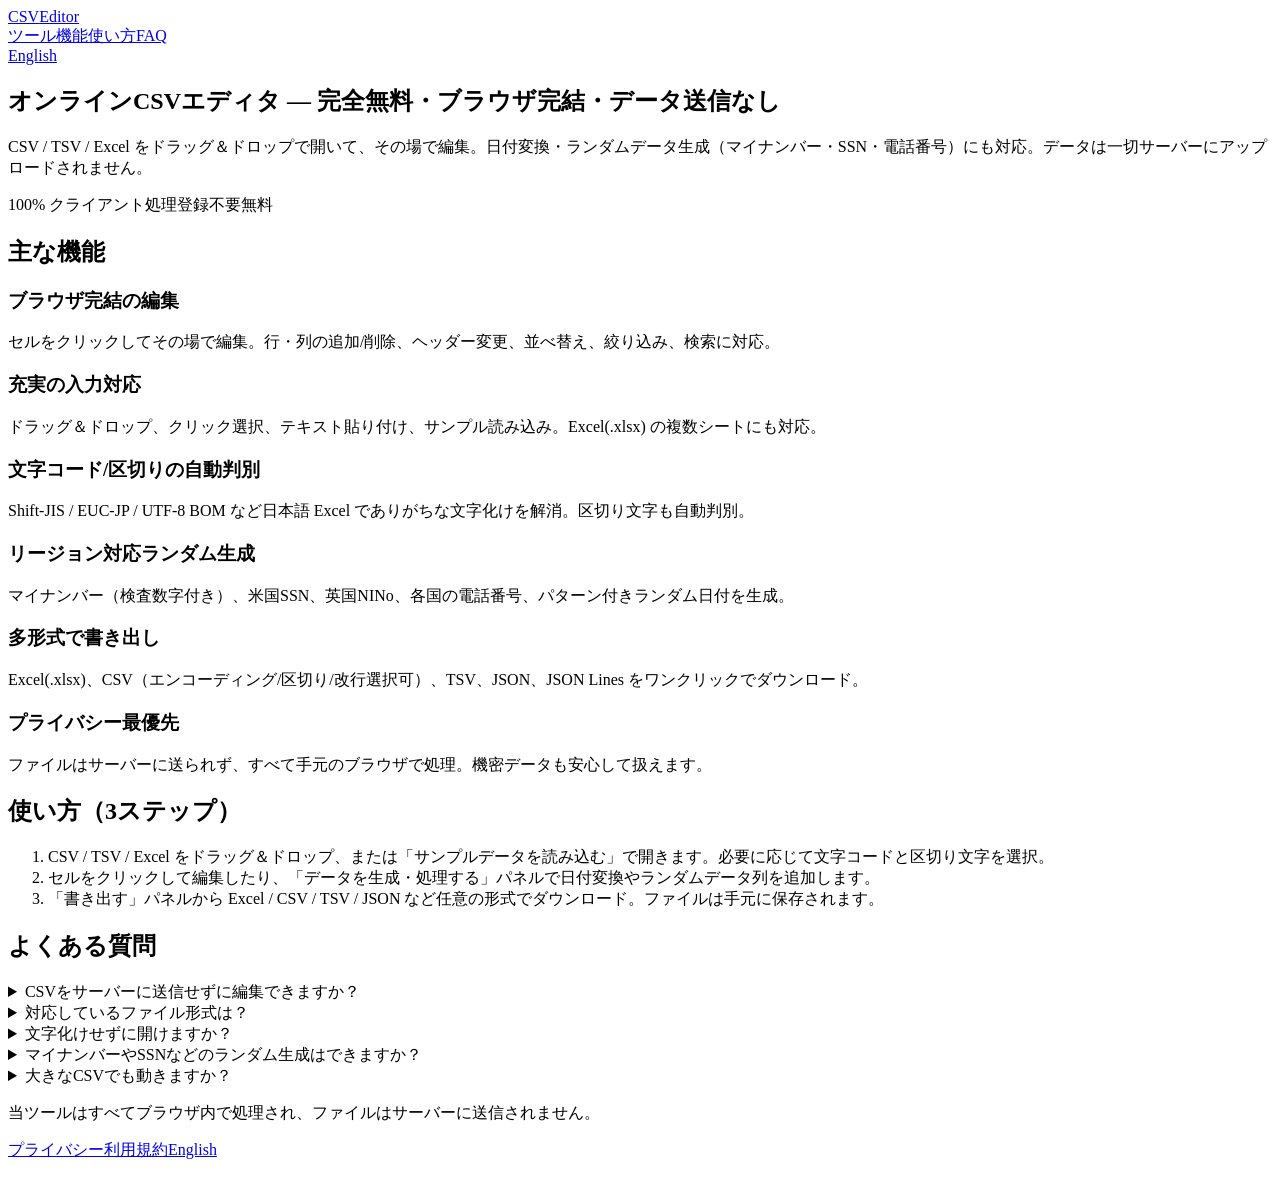
==== index.html @ 7a7baae0 "Add JA main page with full SEO and tool" ====
<!DOCTYPE html>
<html lang="ja">
<head>
<meta charset="UTF-8">
<meta name="viewport" content="width=device-width, initial-scale=1">
<title>オンラインCSVエディタ ― 完全無料・ブラウザ完結・データ送信なし</title>
<meta name="description" content="ブラウザだけでCSV/TSV/Excelを編集できる無料ツール。ドラッグ＆ドロップで開いてその場で編集、日付変換・マイナンバー/SSN/電話番号のランダム生成にも対応。データはサーバーに送信されません。">
<meta name="keywords" content="CSV エディター, csv 編集, csv 変換, csv excel, オンライン csv, モックデータ生成, マイナンバー 生成">
<link rel="canonical" href="https://csv-editor-mu.vercel.app/">
<link rel="alternate" hreflang="ja" href="https://csv-editor-mu.vercel.app/">
<link rel="alternate" hreflang="en" href="https://csv-editor-mu.vercel.app/en/">
<link rel="alternate" hreflang="x-default" href="https://csv-editor-mu.vercel.app/">
<meta property="og:type" content="website">
<meta property="og:locale" content="ja_JP">
<meta property="og:title" content="オンラインCSVエディタ ― 完全無料・ブラウザ完結">
<meta property="og:description" content="ブラウザだけでCSV/TSV/Excelを編集。データはサーバーに送信されません。">
<meta property="og:url" content="https://csv-editor-mu.vercel.app/">
<meta name="twitter:card" content="summary">
<meta name="google-site-verification" content="Z1vua0Vo7S6XuQMPogmaM0mN5b5TAKBMX3Vg7AgblTs">
<link rel="stylesheet" href="assets/style.css">
<link rel="icon" href="data:,">
<script type="application/ld+json">
{"@context":"https://schema.org","@type":"WebApplication","name":"CSV Editor Online","url":"https://csv-editor-mu.vercel.app/","applicationCategory":"DeveloperApplication","operatingSystem":"Web","inLanguage":"ja","offers":{"@type":"Offer","price":"0","priceCurrency":"JPY"}}
</script>
<script type="application/ld+json">
{"@context":"https://schema.org","@type":"FAQPage","mainEntity":[
{"@type":"Question","name":"CSVをサーバーに送信せずに編集できますか？","acceptedAnswer":{"@type":"Answer","text":"はい。当ツールはすべてブラウザ内で処理され、ファイルはサーバーにアップロードされません。登録やログインも不要です。"}},
{"@type":"Question","name":"対応しているファイル形式は？","acceptedAnswer":{"@type":"Answer","text":"CSV、TSV、テキスト、Excel(.xlsx)の読み込みに対応。書き出しは Excel、CSV（UTF-8/Shift-JIS/EUC-JP）、TSV、JSON、JSON Lines から選べます。"}},
{"@type":"Question","name":"文字化けせずに開けますか？","acceptedAnswer":{"@type":"Answer","text":"UTF-8 / UTF-8 BOM / Shift-JIS / EUC-JP / Windows-1252 などの文字コード、カンマ/タブ/セミコロンなどの区切り文字を自動判別し、手動でも切り替えられます。"}},
{"@type":"Question","name":"マイナンバーやSSNなどのランダム生成はできますか？","acceptedAnswer":{"@type":"Answer","text":"日本のマイナンバー（12桁・チェックデジット付き）、米国SSN、英国NINo、日本/米国/英国の電話番号、ランダム日付の生成に対応しています。"}},
{"@type":"Question","name":"大きなCSVでも動きますか？","acceptedAnswer":{"@type":"Answer","text":"ブラウザのメモリの範囲内で動作します。ページネーション表示で1万行程度でも快適に閲覧・編集できます。"}}
]}
</script>
<script type="application/ld+json">
{"@context":"https://schema.org","@type":"BreadcrumbList","itemListElement":[
{"@type":"ListItem","position":1,"name":"ホーム","item":"https://csv-editor-mu.vercel.app/"}
]}
</script>
</head>
<body>
<header class="site-header">
  <div class="inner">
    <a class="brand" href="/">CSV<span>Editor</span></a>
    <nav class="site-nav">
      <a href="#tool">ツール</a><a href="#features">機能</a><a href="#howto">使い方</a><a href="#faq">FAQ</a>
    </nav>
    <a class="lang-switch" href="/en/">English</a>
  </div>
</header>

<section class="hero">
  <div class="container">
    <h1>オンラインCSVエディタ ― 完全無料・ブラウザ完結・データ送信なし</h1>
    <p>CSV / TSV / Excel をドラッグ＆ドロップで開いて、その場で編集。日付変換・ランダムデータ生成（マイナンバー・SSN・電話番号）にも対応。データは一切サーバーにアップロードされません。</p>
    <div class="badges">
      <span class="badge">100% クライアント処理</span><span class="badge">登録不要</span><span class="badge">無料</span>
    </div>
  </div>
</section>

<main class="container" id="tool">
  <div id="app"></div>

  <section class="content-block" id="features">
    <h2>主な機能</h2>
    <div class="features">
      <div class="feature"><h3>ブラウザ完結の編集</h3><p>セルをクリックしてその場で編集。行・列の追加/削除、ヘッダー変更、並べ替え、絞り込み、検索に対応。</p></div>
      <div class="feature"><h3>充実の入力対応</h3><p>ドラッグ＆ドロップ、クリック選択、テキスト貼り付け、サンプル読み込み。Excel(.xlsx) の複数シートにも対応。</p></div>
      <div class="feature"><h3>文字コード/区切りの自動判別</h3><p>Shift-JIS / EUC-JP / UTF-8 BOM など日本語 Excel でありがちな文字化けを解消。区切り文字も自動判別。</p></div>
      <div class="feature"><h3>リージョン対応ランダム生成</h3><p>マイナンバー（検査数字付き）、米国SSN、英国NINo、各国の電話番号、パターン付きランダム日付を生成。</p></div>
      <div class="feature"><h3>多形式で書き出し</h3><p>Excel(.xlsx)、CSV（エンコーディング/区切り/改行選択可）、TSV、JSON、JSON Lines をワンクリックでダウンロード。</p></div>
      <div class="feature"><h3>プライバシー最優先</h3><p>ファイルはサーバーに送られず、すべて手元のブラウザで処理。機密データも安心して扱えます。</p></div>
    </div>
  </section>

  <section class="content-block" id="howto">
    <h2>使い方（3ステップ）</h2>
    <ol class="steps">
      <li>CSV / TSV / Excel をドラッグ＆ドロップ、または「サンプルデータを読み込む」で開きます。必要に応じて文字コードと区切り文字を選択。</li>
      <li>セルをクリックして編集したり、「データを生成・処理する」パネルで日付変換やランダムデータ列を追加します。</li>
      <li>「書き出す」パネルから Excel / CSV / TSV / JSON など任意の形式でダウンロード。ファイルは手元に保存されます。</li>
    </ol>
  </section>

  <section class="content-block" id="faq">
    <h2>よくある質問</h2>
    <details class="faq-item"><summary>CSVをサーバーに送信せずに編集できますか？</summary><div class="faq-body">はい。当ツールはすべてブラウザ内で処理され、ファイルはサーバーにアップロードされません。登録やログインも不要です。</div></details>
    <details class="faq-item"><summary>対応しているファイル形式は？</summary><div class="faq-body">CSV、TSV、テキスト、Excel(.xlsx)の読み込みに対応。書き出しは Excel、CSV（UTF-8/Shift-JIS/EUC-JP）、TSV、JSON、JSON Lines から選べます。</div></details>
    <details class="faq-item"><summary>文字化けせずに開けますか？</summary><div class="faq-body">UTF-8 / UTF-8 BOM / Shift-JIS / EUC-JP / Windows-1252 などの文字コード、カンマ/タブ/セミコロンなどの区切り文字を自動判別し、手動でも切り替えられます。</div></details>
    <details class="faq-item"><summary>マイナンバーやSSNなどのランダム生成はできますか？</summary><div class="faq-body">日本のマイナンバー（12桁・チェックデジット付き）、米国SSN、英国NINo、日本/米国/英国の電話番号、ランダム日付の生成に対応しています。</div></details>
    <details class="faq-item"><summary>大きなCSVでも動きますか？</summary><div class="faq-body">ブラウザのメモリの範囲内で動作します。ページネーション表示で1万行程度でも快適に閲覧・編集できます。</div></details>
  </section>
</main>

<footer class="site-footer">
  <div class="container">
    <p>当ツールはすべてブラウザ内で処理され、ファイルはサーバーに送信されません。</p>
    <p><a href="/privacy.html">プライバシー</a><a href="/terms.html">利用規約</a><a href="/en/">English</a></p>
  </div>
</footer>

<script src="assets/vendor/papaparse.min.js"></script>
<script src="assets/vendor/xlsx.full.min.js"></script>
<script src="assets/vendor/encoding.min.js"></script>
<script src="assets/js/generators.js"></script>
<script src="assets/i18n.js"></script>
<script src="assets/app.js"></script>
<script async src="https://www.googletagmanager.com/gtag/js?id=G-WERRPRW455"></script>
<script>window.dataLayer=window.dataLayer||[];function gtag(){dataLayer.push(arguments);}gtag('js',new Date());gtag('config','G-WERRPRW455');</script>
</body>
</html>
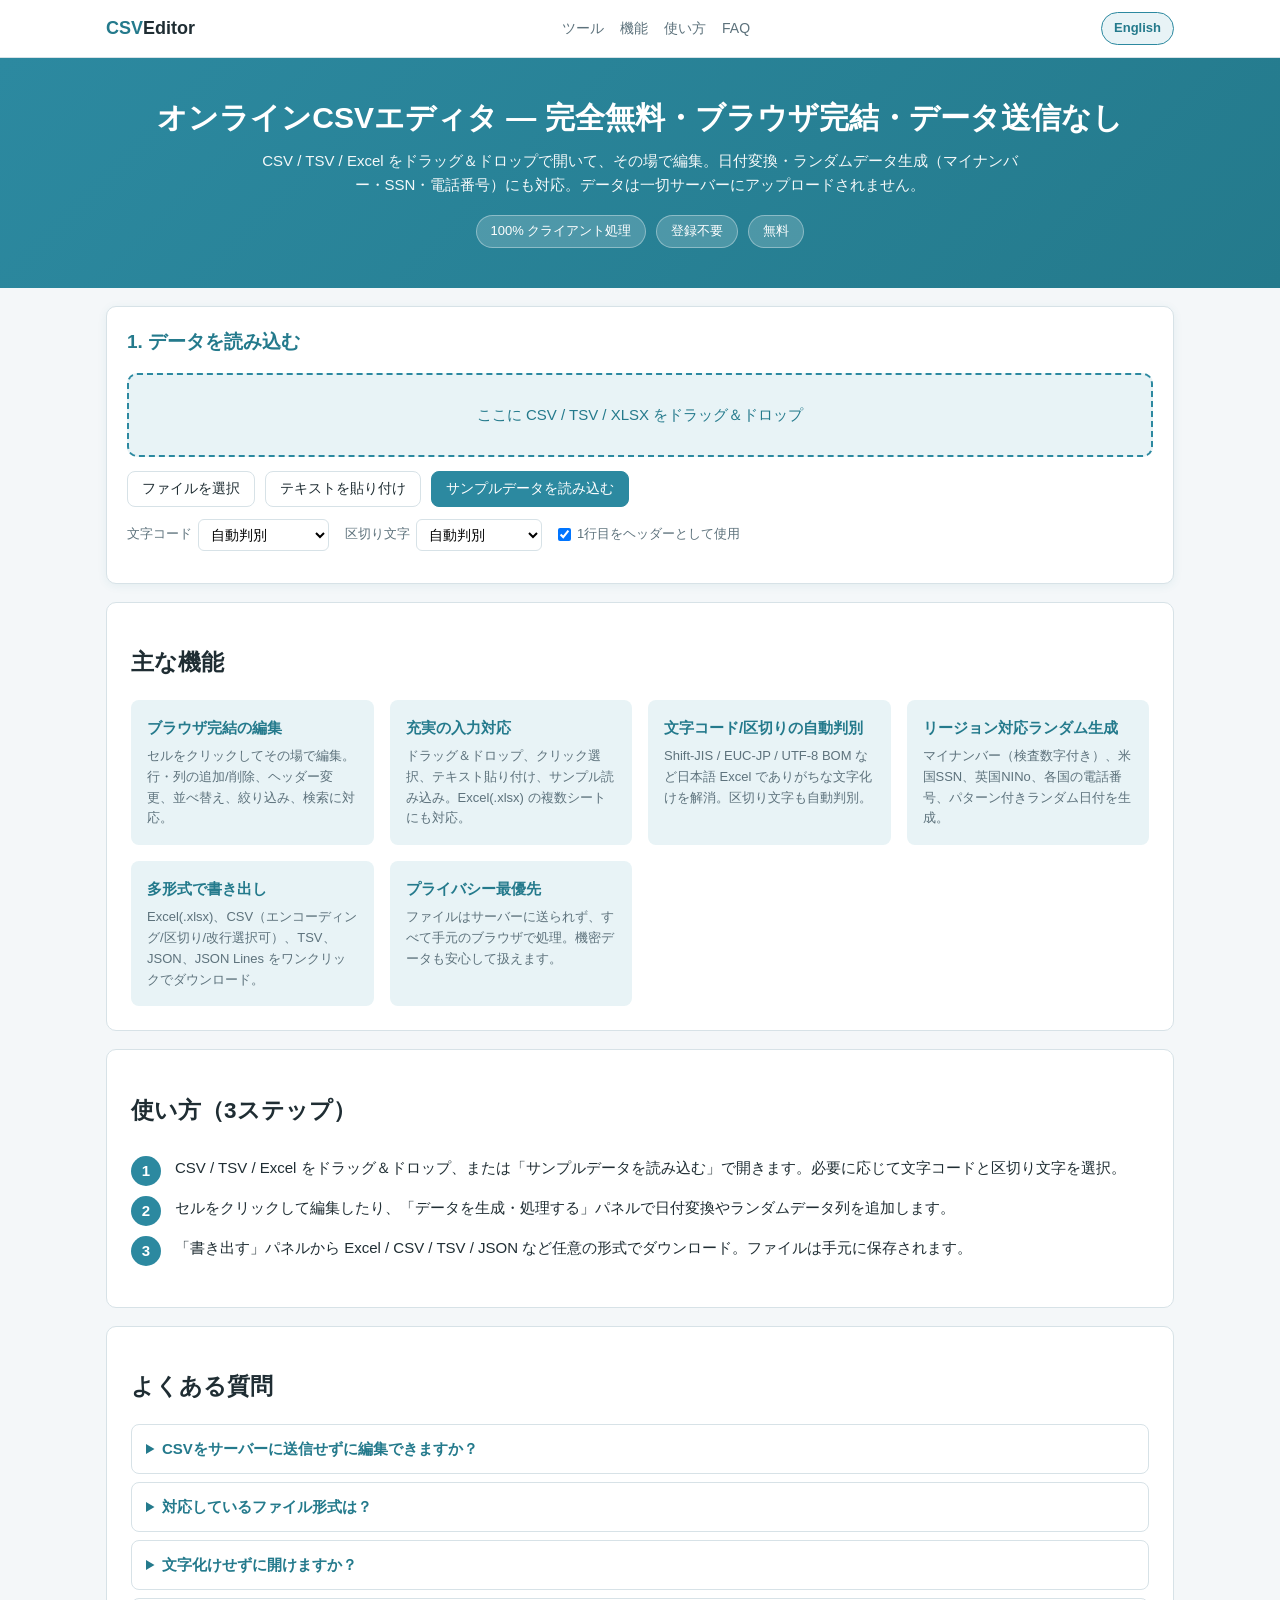
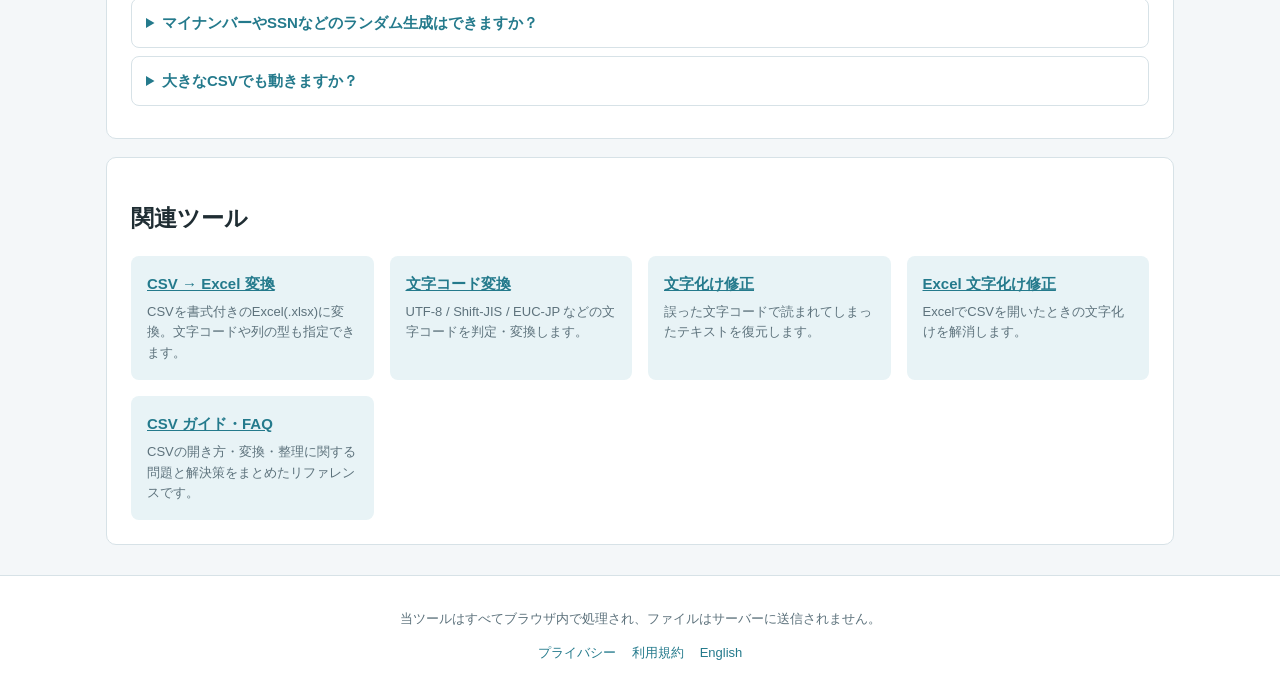
==== commit 7493cad9: "i18n: point canonical/hreflang/sitemap to csv-editor.format-portal.com; deepen EN content for US/EU " ====
--- a/index.html
+++ b/index.html
@@ -6,21 +6,21 @@
 <title>オンラインCSVエディタ ― 完全無料・ブラウザ完結・データ送信なし</title>
 <meta name="description" content="ブラウザだけでCSV/TSV/Excelを編集できる無料ツール。ドラッグ＆ドロップで開いてその場で編集、日付変換・マイナンバー/SSN/電話番号のランダム生成にも対応。データはサーバーに送信されません。">
 <meta name="keywords" content="CSV エディター, csv 編集, csv 変換, csv excel, オンライン csv, モックデータ生成, マイナンバー 生成">
-<link rel="canonical" href="https://csv-editor-mu.vercel.app/">
-<link rel="alternate" hreflang="ja" href="https://csv-editor-mu.vercel.app/">
-<link rel="alternate" hreflang="en" href="https://csv-editor-mu.vercel.app/en/">
-<link rel="alternate" hreflang="x-default" href="https://csv-editor-mu.vercel.app/">
+<link rel="canonical" href="https://csv-editor.format-portal.com/">
+<link rel="alternate" hreflang="ja" href="https://csv-editor.format-portal.com/">
+<link rel="alternate" hreflang="en" href="https://csv-editor.format-portal.com/en/">
+<link rel="alternate" hreflang="x-default" href="https://csv-editor.format-portal.com/">
 <meta property="og:type" content="website">
 <meta property="og:locale" content="ja_JP">
 <meta property="og:title" content="オンラインCSVエディタ ― 完全無料・ブラウザ完結">
 <meta property="og:description" content="ブラウザだけでCSV/TSV/Excelを編集。データはサーバーに送信されません。">
-<meta property="og:url" content="https://csv-editor-mu.vercel.app/">
+<meta property="og:url" content="https://csv-editor.format-portal.com/">
 <meta name="twitter:card" content="summary">
 <meta name="google-site-verification" content="Z1vua0Vo7S6XuQMPogmaM0mN5b5TAKBMX3Vg7AgblTs">
 <link rel="stylesheet" href="assets/style.css">
 <link rel="icon" href="data:,">
 <script type="application/ld+json">
-{"@context":"https://schema.org","@type":"WebApplication","name":"CSV Editor Online","url":"https://csv-editor-mu.vercel.app/","applicationCategory":"DeveloperApplication","operatingSystem":"Web","inLanguage":"ja","offers":{"@type":"Offer","price":"0","priceCurrency":"JPY"}}
+{"@context":"https://schema.org","@type":"WebApplication","name":"CSV Editor Online","url":"https://csv-editor.format-portal.com/","applicationCategory":"DeveloperApplication","operatingSystem":"Web","inLanguage":"ja","offers":{"@type":"Offer","price":"0","priceCurrency":"JPY"}}
 </script>
 <script type="application/ld+json">
 {"@context":"https://schema.org","@type":"FAQPage","mainEntity":[
@@ -33,7 +33,7 @@
 </script>
 <script type="application/ld+json">
 {"@context":"https://schema.org","@type":"BreadcrumbList","itemListElement":[
-{"@type":"ListItem","position":1,"name":"ホーム","item":"https://csv-editor-mu.vercel.app/"}
+{"@type":"ListItem","position":1,"name":"ホーム","item":"https://csv-editor.format-portal.com/"}
 ]}
 </script>
 </head>
@@ -90,6 +90,17 @@
     <details class="faq-item"><summary>マイナンバーやSSNなどのランダム生成はできますか？</summary><div class="faq-body">日本のマイナンバー（12桁・チェックデジット付き）、米国SSN、英国NINo、日本/米国/英国の電話番号、ランダム日付の生成に対応しています。</div></details>
     <details class="faq-item"><summary>大きなCSVでも動きますか？</summary><div class="faq-body">ブラウザのメモリの範囲内で動作します。ページネーション表示で1万行程度でも快適に閲覧・編集できます。</div></details>
   </section>
+
+  <section class="content-block" id="related">
+    <h2>関連ツール</h2>
+    <div class="features">
+      <div class="feature"><h3><a href="https://csv-henkan.format-portal.com/">CSV → Excel 変換</a></h3><p>CSVを書式付きのExcel(.xlsx)に変換。文字コードや列の型も指定できます。</p></div>
+      <div class="feature"><h3><a href="https://csv-code.format-portal.com/">文字コード変換</a></h3><p>UTF-8 / Shift-JIS / EUC-JP などの文字コードを判定・変換します。</p></div>
+      <div class="feature"><h3><a href="https://csv-moji.format-portal.com/">文字化け修正</a></h3><p>誤った文字コードで読まれてしまったテキストを復元します。</p></div>
+      <div class="feature"><h3><a href="https://csv-excelfix.format-portal.com/">Excel 文字化け修正</a></h3><p>ExcelでCSVを開いたときの文字化けを解消します。</p></div>
+      <div class="feature"><h3><a href="https://csv.format-portal.com/">CSV ガイド・FAQ</a></h3><p>CSVの開き方・変換・整理に関する問題と解決策をまとめたリファレンスです。</p></div>
+    </div>
+  </section>
 </main>
 
 <footer class="site-footer">
--- a/assets/style.css
+++ b/assets/style.css
@@ -0,0 +1,87 @@
+/* style.css — teal/blue-green theme, responsive. No indigo/purple. */
+:root {
+  --primary: #2c89a0;
+  --primary-dark: #247a8c;
+  --primary-light: #e8f3f6;
+  --bg: #f4f7f9;
+  --ink: #1f2d33;
+  --muted: #5d727c;
+  --border: #d7e2e7;
+  --white: #ffffff;
+  --accent: #3aa68f;
+  --radius: 10px;
+  --shadow: 0 2px 10px rgba(36, 122, 140, .08);
+}
+* { box-sizing: border-box; }
+html, body { margin: 0; padding: 0; }
+body {
+  font-family: "Hiragino Sans", "Noto Sans JP", "Yu Gothic", "Segoe UI", Roboto, Arial, sans-serif;
+  background: var(--bg); color: var(--ink); line-height: 1.6; font-size: 15px;
+}
+a { color: var(--primary-dark); }
+.container { max-width: 1100px; margin: 0 auto; padding: 0 16px; }
+.site-header { background: var(--white); border-bottom: 1px solid var(--border); position: sticky; top: 0; z-index: 20; }
+.site-header .inner { display: flex; align-items: center; justify-content: space-between; padding: 12px 16px; max-width: 1100px; margin: 0 auto; }
+.brand { font-weight: 700; font-size: 18px; color: var(--primary-dark); text-decoration: none; }
+.brand span { color: var(--ink); }
+.site-nav a { margin-left: 16px; text-decoration: none; color: var(--muted); font-size: 14px; }
+.site-nav a:hover { color: var(--primary-dark); }
+.lang-switch { background: var(--primary-light); border: 1px solid var(--primary); color: var(--primary-dark); padding: 5px 12px; border-radius: 20px; text-decoration: none; font-weight: 600; font-size: 13px; }
+.hero { background: linear-gradient(135deg, var(--primary) 0%, var(--primary-dark) 100%); color: #fff; padding: 40px 0; text-align: center; }
+.hero h1 { margin: 0 0 12px; font-size: 30px; line-height: 1.3; }
+.hero p { max-width: 760px; margin: 0 auto 18px; opacity: .95; }
+.badges { display: flex; gap: 10px; justify-content: center; flex-wrap: wrap; }
+.badge { background: rgba(255,255,255,.18); border: 1px solid rgba(255,255,255,.35); padding: 5px 14px; border-radius: 20px; font-size: 13px; }
+.panel { background: var(--white); border: 1px solid var(--border); border-radius: var(--radius); padding: 20px; margin: 18px 0; box-shadow: var(--shadow); }
+.panel h2 { margin-top: 0; font-size: 19px; color: var(--primary-dark); }
+.hidden { display: none !important; }
+.dropzone { border: 2px dashed var(--primary); border-radius: var(--radius); padding: 28px; text-align: center; color: var(--primary-dark); background: var(--primary-light); cursor: pointer; margin-bottom: 14px; }
+.dropzone.over { background: #d3eaf0; }
+.btnrow { display: flex; gap: 10px; flex-wrap: wrap; margin: 10px 0; }
+.btn { background: var(--white); border: 1px solid var(--border); color: var(--ink); padding: 8px 14px; border-radius: 8px; cursor: pointer; font-size: 14px; }
+.btn:hover { border-color: var(--primary); color: var(--primary-dark); }
+.btn-accent { background: var(--primary); color: #fff; border-color: var(--primary); }
+.btn-accent:hover { background: var(--primary-dark); color: #fff; }
+.opts { display: flex; gap: 16px; flex-wrap: wrap; align-items: center; margin: 12px 0; }
+.opts label { font-size: 13px; color: var(--muted); display: flex; align-items: center; gap: 6px; }
+.opts select, .opts input[type=text], .opts input[type=date] { padding: 6px 8px; border: 1px solid var(--border); border-radius: 6px; font-size: 14px; background: #fff; }
+.chk input { margin: 0; }
+.toolbar { display: flex; gap: 8px; flex-wrap: wrap; align-items: center; margin-bottom: 10px; }
+.toolbar input[type=text] { padding: 7px 10px; border: 1px solid var(--border); border-radius: 6px; flex: 0 0 200px; }
+.sep { width: 1px; height: 22px; background: var(--border); margin: 0 4px; }
+.tablewrap { overflow: auto; max-height: 560px; border: 1px solid var(--border); border-radius: 8px; }
+table#grid { border-collapse: collapse; width: 100%; font-size: 13px; }
+table#grid th, table#grid td { border: 1px solid var(--border); padding: 6px 8px; text-align: left; white-space: nowrap; }
+table#grid thead th { position: sticky; top: 0; background: var(--primary-light); z-index: 2; }
+.hcell { display: flex; align-items: center; gap: 6px; }
+.htext { font-weight: 600; color: var(--primary-dark); }
+.hbtns .mini { background: none; border: none; cursor: pointer; color: var(--muted); font-size: 12px; padding: 0 2px; }
+.hbtns .mini:hover { color: var(--primary-dark); }
+td.cell { cursor: cell; background: #fff; }
+td.cell input { width: 100%; border: 1px solid var(--primary); padding: 4px; }
+.rowcol { background: var(--bg); color: var(--muted); width: 40px; text-align: center; font-weight: 500; }
+.statusbar { display: flex; align-items: center; gap: 10px; margin-top: 10px; font-size: 13px; color: var(--muted); }
+.spacer { flex: 1; }
+.report { background: var(--primary-light); border-left: 3px solid var(--primary); padding: 10px 14px; margin-top: 12px; border-radius: 6px; font-size: 14px; }
+.modal { position: fixed; inset: 0; background: rgba(31,45,51,.45); display: flex; align-items: center; justify-content: center; z-index: 50; }
+.modalbox { background: #fff; border-radius: var(--radius); padding: 22px; width: 90%; max-width: 560px; }
+.modalbox textarea { width: 100%; font-family: monospace; border: 1px solid var(--border); border-radius: 6px; padding: 8px; }
+.content-block { background: var(--white); border: 1px solid var(--border); border-radius: var(--radius); padding: 24px; margin: 18px 0; }
+.features { display: grid; grid-template-columns: repeat(auto-fit, minmax(230px, 1fr)); gap: 16px; }
+.feature { background: var(--primary-light); border-radius: 8px; padding: 16px; }
+.feature h3 { margin: 0 0 6px; font-size: 15px; color: var(--primary-dark); }
+.feature p { margin: 0; font-size: 13px; color: var(--muted); }
+.steps { counter-reset: step; list-style: none; padding: 0; }
+.steps li { counter-increment: step; padding: 8px 0 8px 44px; position: relative; }
+.steps li::before { content: counter(step); position: absolute; left: 0; top: 8px; width: 30px; height: 30px; background: var(--primary); color: #fff; border-radius: 50%; text-align: center; line-height: 30px; font-weight: 700; }
+.faq-item { border: 1px solid var(--border); border-radius: 8px; margin-bottom: 8px; }
+.faq-item summary { cursor: pointer; padding: 12px 14px; font-weight: 600; color: var(--primary-dark); }
+.faq-item .faq-body { padding: 0 14px 12px; color: var(--muted); font-size: 14px; }
+.site-footer { background: var(--white); border-top: 1px solid var(--border); margin-top: 30px; padding: 20px 0; text-align: center; font-size: 13px; color: var(--muted); }
+.site-footer a { margin: 0 8px; text-decoration: none; }
+@media (max-width: 640px) {
+  .hero h1 { font-size: 23px; }
+  .site-nav { display: none; }
+  .toolbar input[type=text] { flex: 1 1 100%; }
+  .opts { gap: 10px; }
+}
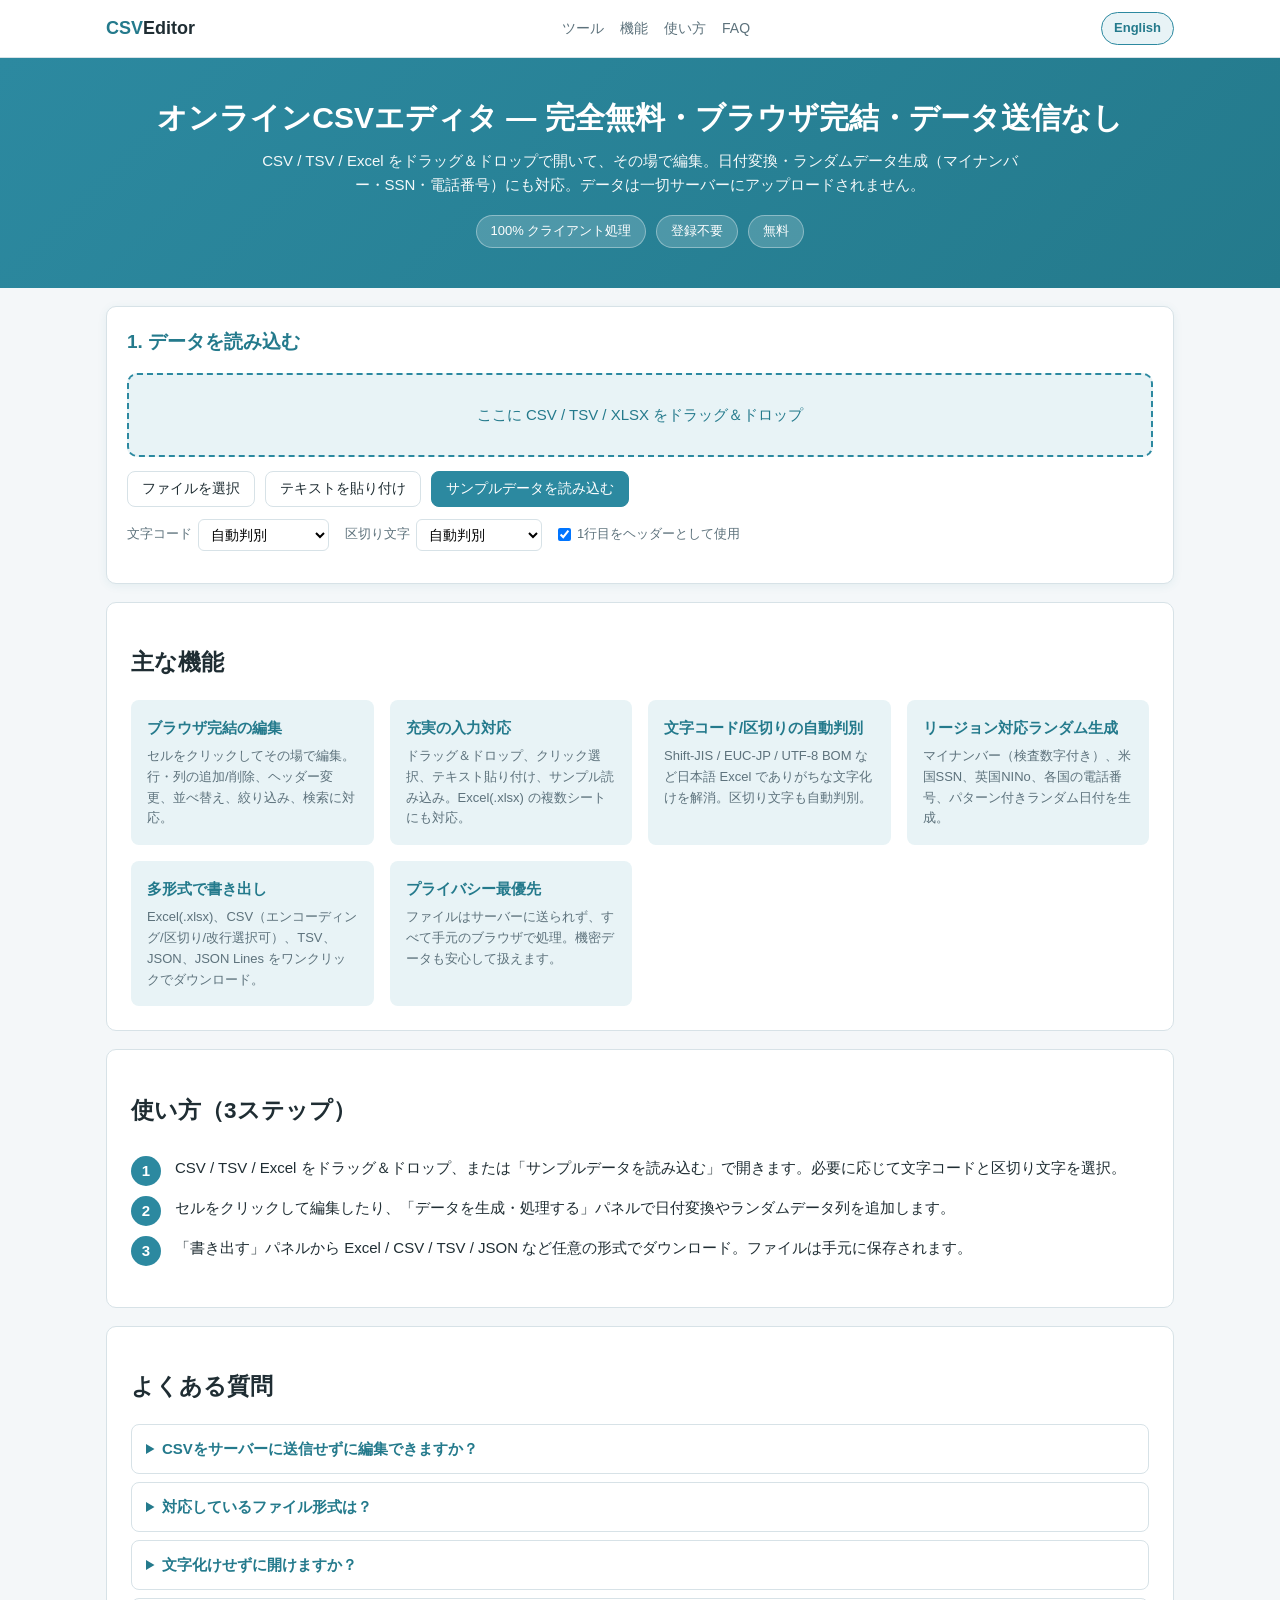
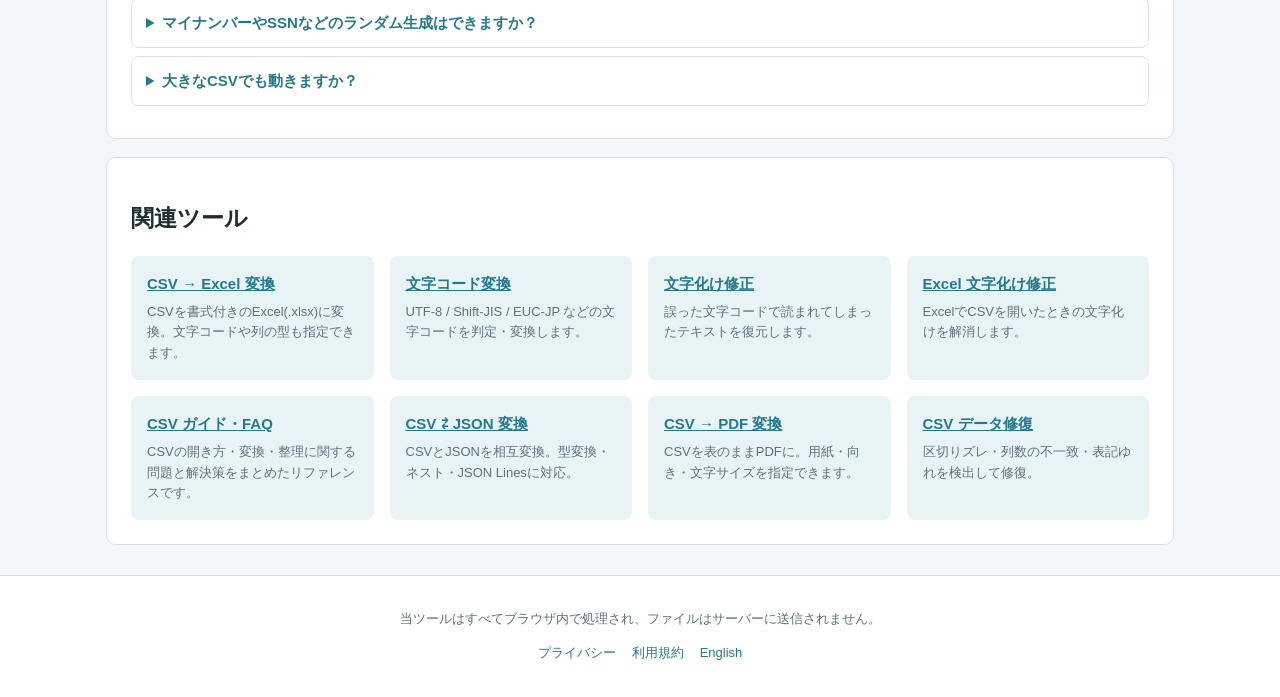
==== commit 6fb22d03: "feat(ai): natural-language editing panel (local intents + /api/ai-edit), new tool cross-links" ====
--- a/index.html
+++ b/index.html
@@ -44,7 +44,7 @@
     <nav class="site-nav">
       <a href="#tool">ツール</a><a href="#features">機能</a><a href="#howto">使い方</a><a href="#faq">FAQ</a>
     </nav>
-    <a class="lang-switch" href="/en/">English</a>
+    <a class="lang-switch" href="/?setlang=en">English</a>
   </div>
 </header>
 
@@ -98,7 +98,7 @@
       <div class="feature"><h3><a href="https://csv-code.format-portal.com/">文字コード変換</a></h3><p>UTF-8 / Shift-JIS / EUC-JP などの文字コードを判定・変換します。</p></div>
       <div class="feature"><h3><a href="https://csv-moji.format-portal.com/">文字化け修正</a></h3><p>誤った文字コードで読まれてしまったテキストを復元します。</p></div>
       <div class="feature"><h3><a href="https://csv-excelfix.format-portal.com/">Excel 文字化け修正</a></h3><p>ExcelでCSVを開いたときの文字化けを解消します。</p></div>
-      <div class="feature"><h3><a href="https://csv.format-portal.com/">CSV ガイド・FAQ</a></h3><p>CSVの開き方・変換・整理に関する問題と解決策をまとめたリファレンスです。</p></div>
+      <div class="feature"><h3><a href="https://csv.format-portal.com/">CSV ガイド・FAQ</a></h3><p>CSVの開き方・変換・整理に関する問題と解決策をまとめたリファレンスです。</p></div><div class="feature"><h3><a href="https://csv.format-portal.com/json.html">CSV ⇄ JSON 変換</a></h3><p>CSVとJSONを相互変換。型変換・ネスト・JSON Linesに対応。</p></div><div class="feature"><h3><a href="https://csv.format-portal.com/pdf.html">CSV → PDF 変換</a></h3><p>CSVを表のままPDFに。用紙・向き・文字サイズを指定できます。</p></div><div class="feature"><h3><a href="https://csv.format-portal.com/ai.html">CSV データ修復</a></h3><p>区切りズレ・列数の不一致・表記ゆれを検出して修復。</p></div>
     </div>
   </section>
 </main>
@@ -106,7 +106,7 @@
 <footer class="site-footer">
   <div class="container">
     <p>当ツールはすべてブラウザ内で処理され、ファイルはサーバーに送信されません。</p>
-    <p><a href="/privacy.html">プライバシー</a><a href="/terms.html">利用規約</a><a href="/en/">English</a></p>
+    <p><a href="/privacy.html">プライバシー</a><a href="/terms.html">利用規約</a><a href="/?setlang=en">English</a></p>
   </div>
 </footer>
 
--- a/assets/style.css
+++ b/assets/style.css
@@ -85,3 +85,11 @@
   .toolbar input[type=text] { flex: 1 1 100%; }
   .opts { gap: 10px; }
 }
+
+/* ---------- AI panel ---------- */
+.chips{display:flex;flex-wrap:wrap;gap:8px;margin:0 0 14px}
+.chip{appearance:none;font-family:inherit;font-size:12.5px;font-weight:600;cursor:pointer;
+  border:1px solid var(--line,#ddd);background:#fff;color:#333;padding:6px 12px;border-radius:20px;
+  transition:all .15s}
+.chip:hover{border-color:#764ba2;color:#764ba2;background:#f7f4fc}
+#aiInstr{flex:1}
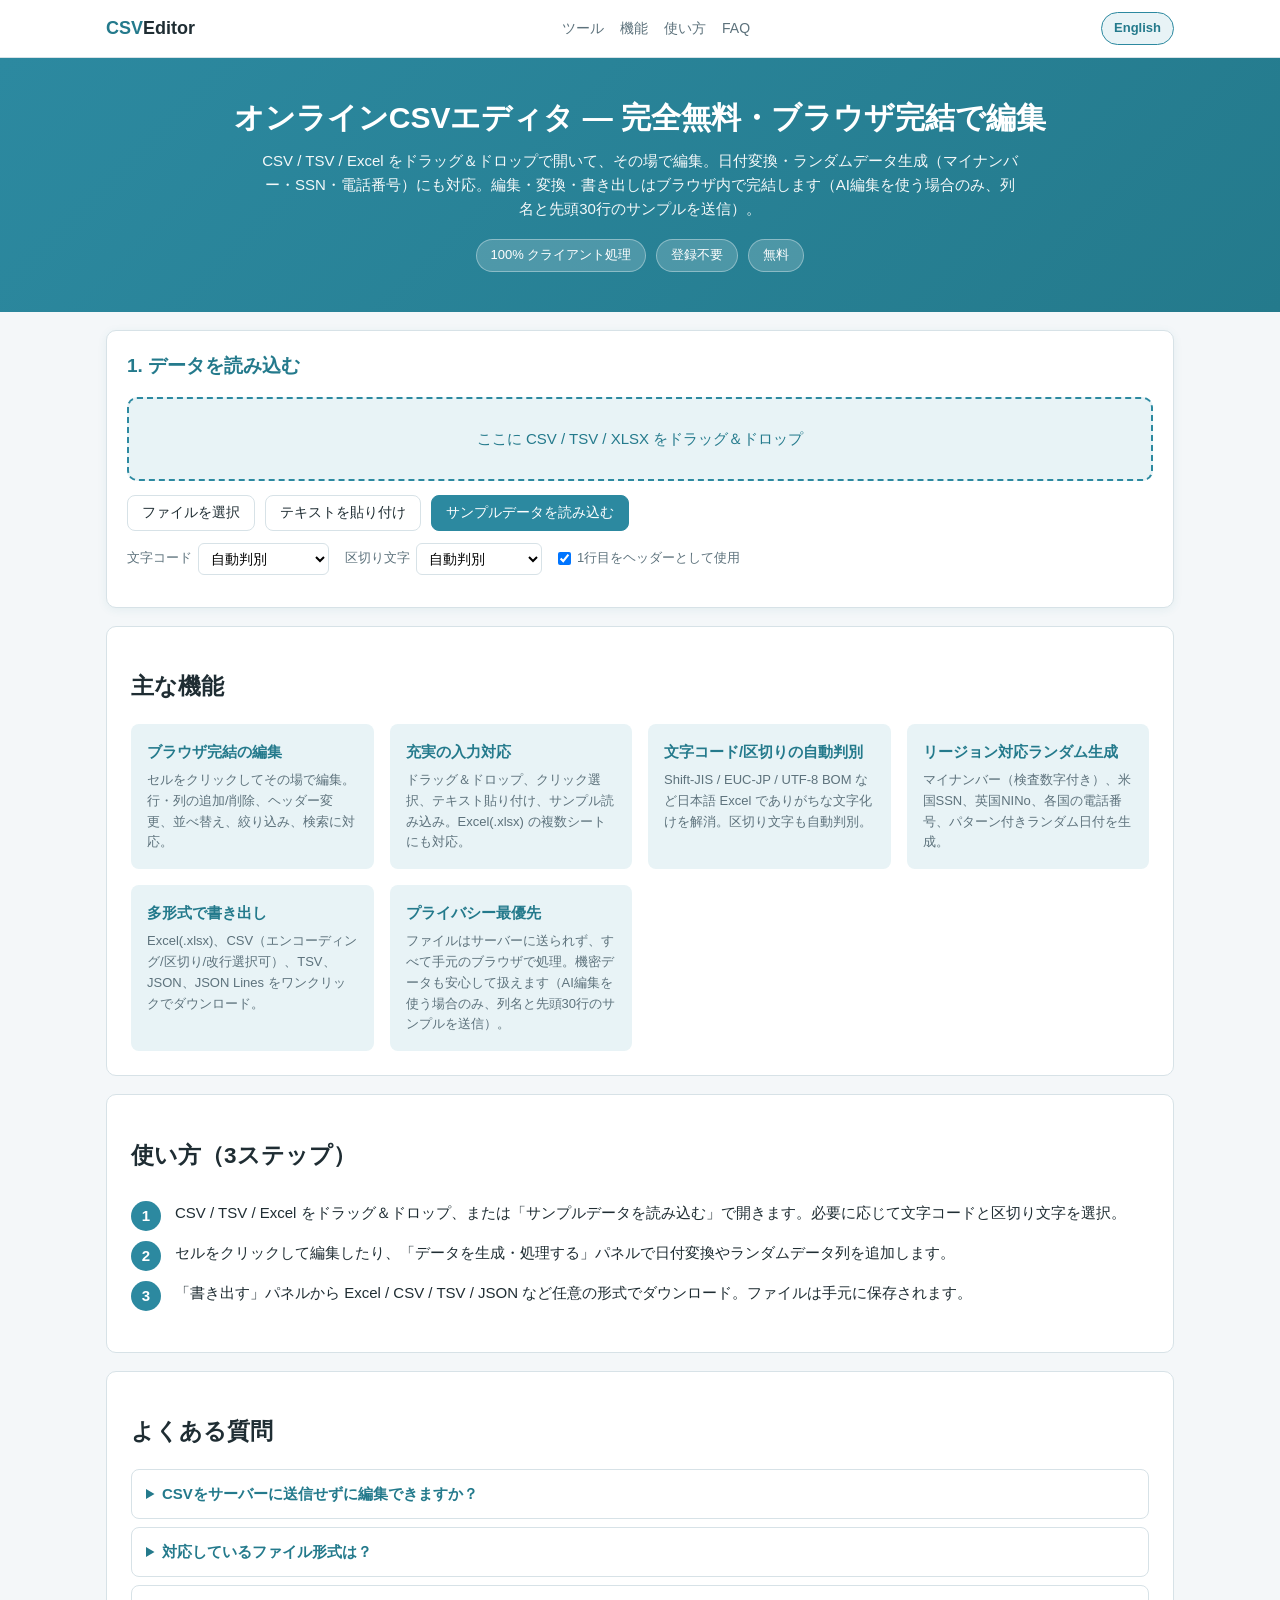
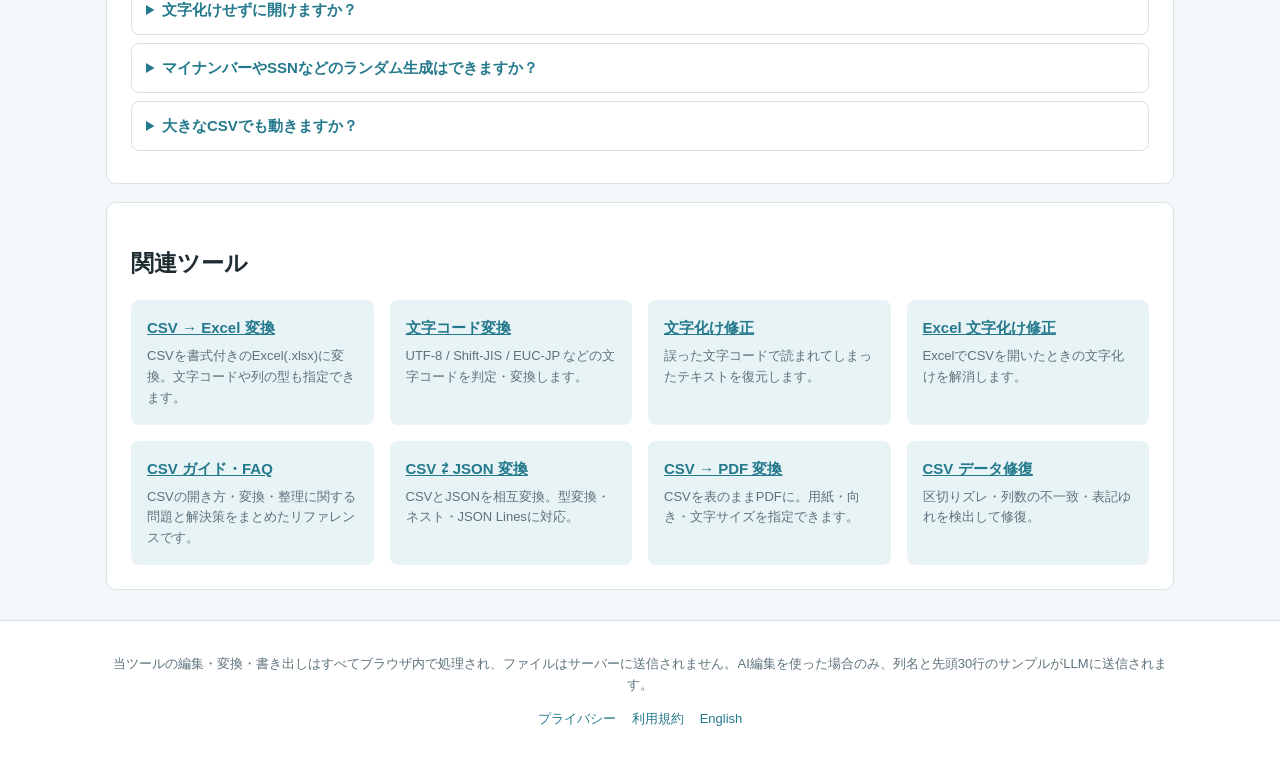
==== commit bf15da24: "fix(ai): disclose that AI editing sends column names and 30 sample rows; add request timeout and ela" ====
--- a/index.html
+++ b/index.html
@@ -3,8 +3,8 @@
 <head>
 <meta charset="UTF-8">
 <meta name="viewport" content="width=device-width, initial-scale=1">
-<title>オンラインCSVエディタ ― 完全無料・ブラウザ完結・データ送信なし</title>
-<meta name="description" content="ブラウザだけでCSV/TSV/Excelを編集できる無料ツール。ドラッグ＆ドロップで開いてその場で編集、日付変換・マイナンバー/SSN/電話番号のランダム生成にも対応。データはサーバーに送信されません。">
+<title>オンラインCSVエディタ ― 完全無料・ブラウザ完結で編集</title>
+<meta name="description" content="ブラウザだけでCSV/TSV/Excelを編集できる無料ツール。ドラッグ＆ドロップで開いてその場で編集、日付変換・マイナンバー/SSN/電話番号のランダム生成にも対応。編集・変換・書き出しはブラウザ内で完結します。">
 <meta name="keywords" content="CSV エディター, csv 編集, csv 変換, csv excel, オンライン csv, モックデータ生成, マイナンバー 生成">
 <link rel="canonical" href="https://csv-editor.format-portal.com/">
 <link rel="alternate" hreflang="ja" href="https://csv-editor.format-portal.com/">
@@ -13,7 +13,7 @@
 <meta property="og:type" content="website">
 <meta property="og:locale" content="ja_JP">
 <meta property="og:title" content="オンラインCSVエディタ ― 完全無料・ブラウザ完結">
-<meta property="og:description" content="ブラウザだけでCSV/TSV/Excelを編集。データはサーバーに送信されません。">
+<meta property="og:description" content="ブラウザだけでCSV/TSV/Excelを編集。編集・変換・書き出しはブラウザ内で完結します。">
 <meta property="og:url" content="https://csv-editor.format-portal.com/">
 <meta name="twitter:card" content="summary">
 <meta name="google-site-verification" content="Z1vua0Vo7S6XuQMPogmaM0mN5b5TAKBMX3Vg7AgblTs">
@@ -24,7 +24,7 @@
 </script>
 <script type="application/ld+json">
 {"@context":"https://schema.org","@type":"FAQPage","mainEntity":[
-{"@type":"Question","name":"CSVをサーバーに送信せずに編集できますか？","acceptedAnswer":{"@type":"Answer","text":"はい。当ツールはすべてブラウザ内で処理され、ファイルはサーバーにアップロードされません。登録やログインも不要です。"}},
+{"@type":"Question","name":"CSVをサーバーに送信せずに編集できますか？","acceptedAnswer":{"@type":"Answer","text":"はい。編集・変換・書き出しはすべてブラウザ内で処理され、ファイルはサーバーにアップロードされません。登録やログインも不要です。例外はAI編集機能で、これを使ったときだけ列名と先頭30行のサンプルがLLMに送信されます。"}},
 {"@type":"Question","name":"対応しているファイル形式は？","acceptedAnswer":{"@type":"Answer","text":"CSV、TSV、テキスト、Excel(.xlsx)の読み込みに対応。書き出しは Excel、CSV（UTF-8/Shift-JIS/EUC-JP）、TSV、JSON、JSON Lines から選べます。"}},
 {"@type":"Question","name":"文字化けせずに開けますか？","acceptedAnswer":{"@type":"Answer","text":"UTF-8 / UTF-8 BOM / Shift-JIS / EUC-JP / Windows-1252 などの文字コード、カンマ/タブ/セミコロンなどの区切り文字を自動判別し、手動でも切り替えられます。"}},
 {"@type":"Question","name":"マイナンバーやSSNなどのランダム生成はできますか？","acceptedAnswer":{"@type":"Answer","text":"日本のマイナンバー（12桁・チェックデジット付き）、米国SSN、英国NINo、日本/米国/英国の電話番号、ランダム日付の生成に対応しています。"}},
@@ -50,8 +50,8 @@
 
 <section class="hero">
   <div class="container">
-    <h1>オンラインCSVエディタ ― 完全無料・ブラウザ完結・データ送信なし</h1>
-    <p>CSV / TSV / Excel をドラッグ＆ドロップで開いて、その場で編集。日付変換・ランダムデータ生成（マイナンバー・SSN・電話番号）にも対応。データは一切サーバーにアップロードされません。</p>
+    <h1>オンラインCSVエディタ ― 完全無料・ブラウザ完結で編集</h1>
+    <p>CSV / TSV / Excel をドラッグ＆ドロップで開いて、その場で編集。日付変換・ランダムデータ生成（マイナンバー・SSN・電話番号）にも対応。編集・変換・書き出しはブラウザ内で完結します（AI編集を使う場合のみ、列名と先頭30行のサンプルを送信）。</p>
     <div class="badges">
       <span class="badge">100% クライアント処理</span><span class="badge">登録不要</span><span class="badge">無料</span>
     </div>
@@ -69,7 +69,7 @@
       <div class="feature"><h3>文字コード/区切りの自動判別</h3><p>Shift-JIS / EUC-JP / UTF-8 BOM など日本語 Excel でありがちな文字化けを解消。区切り文字も自動判別。</p></div>
       <div class="feature"><h3>リージョン対応ランダム生成</h3><p>マイナンバー（検査数字付き）、米国SSN、英国NINo、各国の電話番号、パターン付きランダム日付を生成。</p></div>
       <div class="feature"><h3>多形式で書き出し</h3><p>Excel(.xlsx)、CSV（エンコーディング/区切り/改行選択可）、TSV、JSON、JSON Lines をワンクリックでダウンロード。</p></div>
-      <div class="feature"><h3>プライバシー最優先</h3><p>ファイルはサーバーに送られず、すべて手元のブラウザで処理。機密データも安心して扱えます。</p></div>
+      <div class="feature"><h3>プライバシー最優先</h3><p>ファイルはサーバーに送られず、すべて手元のブラウザで処理。機密データも安心して扱えます（AI編集を使う場合のみ、列名と先頭30行のサンプルを送信）。</p></div>
     </div>
   </section>
 
@@ -84,7 +84,7 @@
 
   <section class="content-block" id="faq">
     <h2>よくある質問</h2>
-    <details class="faq-item"><summary>CSVをサーバーに送信せずに編集できますか？</summary><div class="faq-body">はい。当ツールはすべてブラウザ内で処理され、ファイルはサーバーにアップロードされません。登録やログインも不要です。</div></details>
+    <details class="faq-item"><summary>CSVをサーバーに送信せずに編集できますか？</summary><div class="faq-body">はい。編集・変換・書き出しはすべてブラウザ内で処理され、ファイルはサーバーにアップロードされません。登録やログインも不要です。例外はAI編集機能で、これを使ったときだけ列名と先頭30行のサンプルがLLMに送信されます。</div></details>
     <details class="faq-item"><summary>対応しているファイル形式は？</summary><div class="faq-body">CSV、TSV、テキスト、Excel(.xlsx)の読み込みに対応。書き出しは Excel、CSV（UTF-8/Shift-JIS/EUC-JP）、TSV、JSON、JSON Lines から選べます。</div></details>
     <details class="faq-item"><summary>文字化けせずに開けますか？</summary><div class="faq-body">UTF-8 / UTF-8 BOM / Shift-JIS / EUC-JP / Windows-1252 などの文字コード、カンマ/タブ/セミコロンなどの区切り文字を自動判別し、手動でも切り替えられます。</div></details>
     <details class="faq-item"><summary>マイナンバーやSSNなどのランダム生成はできますか？</summary><div class="faq-body">日本のマイナンバー（12桁・チェックデジット付き）、米国SSN、英国NINo、日本/米国/英国の電話番号、ランダム日付の生成に対応しています。</div></details>
@@ -105,7 +105,7 @@
 
 <footer class="site-footer">
   <div class="container">
-    <p>当ツールはすべてブラウザ内で処理され、ファイルはサーバーに送信されません。</p>
+    <p>当ツールの編集・変換・書き出しはすべてブラウザ内で処理され、ファイルはサーバーに送信されません。AI編集を使った場合のみ、列名と先頭30行のサンプルがLLMに送信されます。</p>
     <p><a href="/privacy.html">プライバシー</a><a href="/terms.html">利用規約</a><a href="/?setlang=en">English</a></p>
   </div>
 </footer>
--- a/assets/style.css
+++ b/assets/style.css
@@ -93,3 +93,6 @@
   transition:all .15s}
 .chip:hover{border-color:#764ba2;color:#764ba2;background:#f7f4fc}
 #aiInstr{flex:1}
+
+/* AI 編集パネルのプライバシー注記 */
+.ai-note { margin: 4px 0 12px; font-size: 12.5px; line-height: 1.7; color: #5c6b73; background: #f4f8f9; border-left: 3px solid var(--primary); border-radius: 4px; padding: 8px 10px; }
